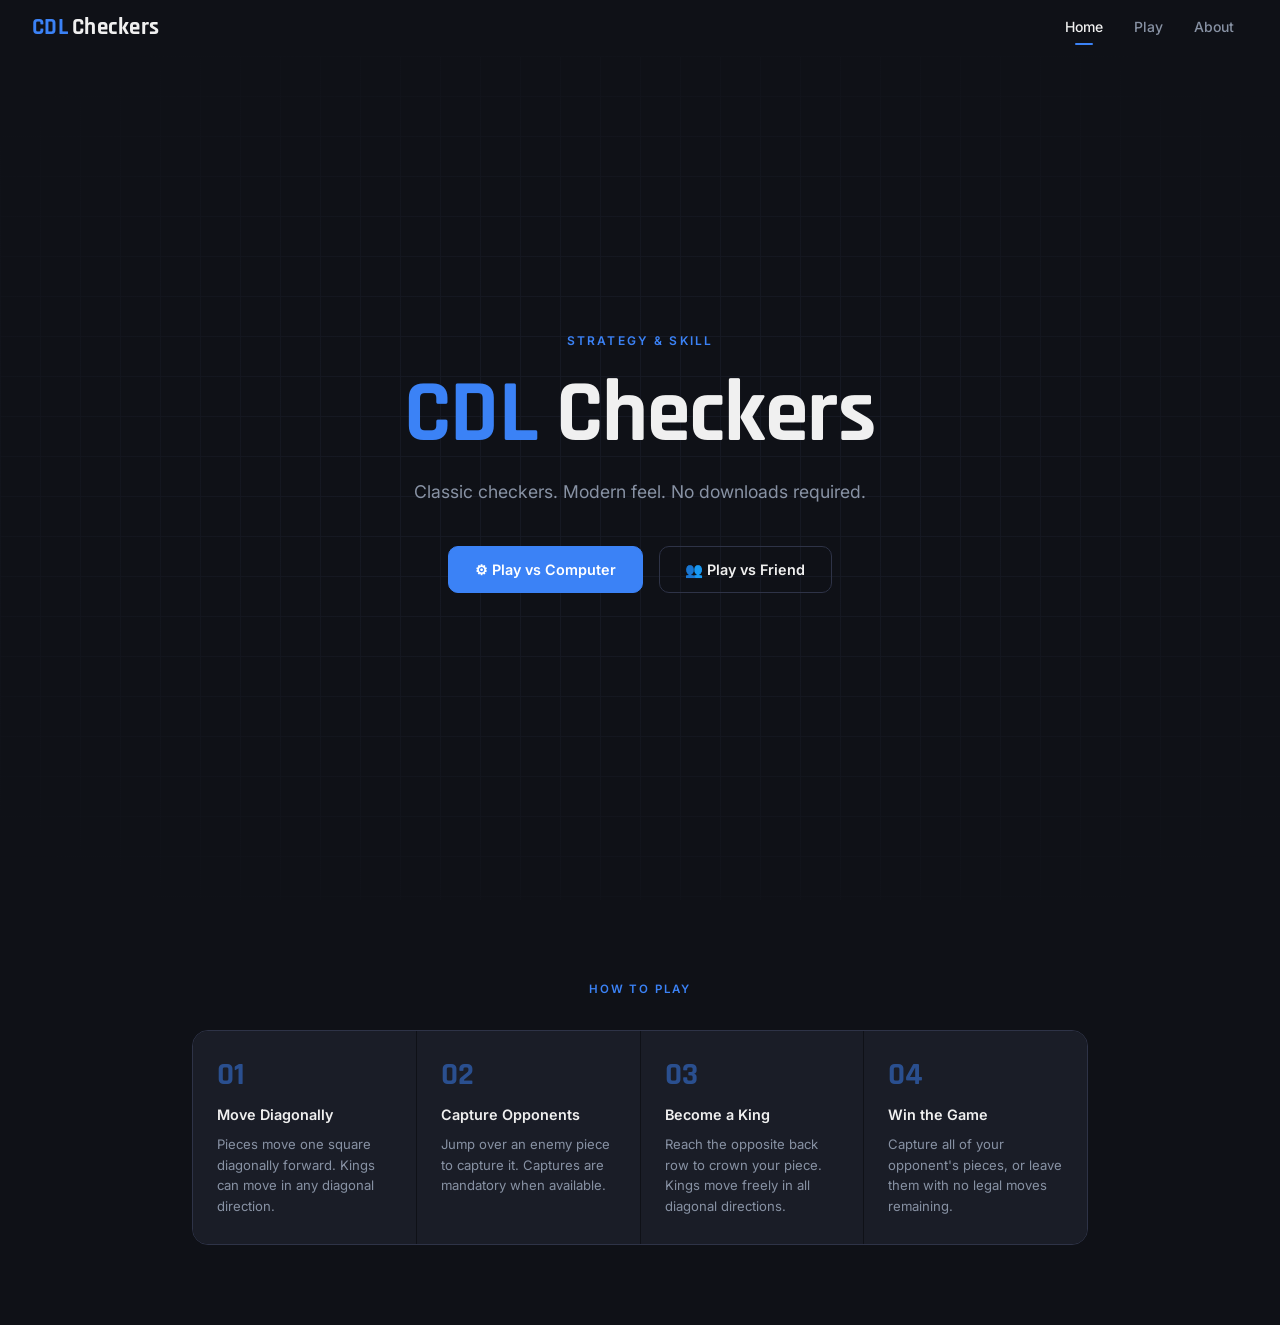
==== index.html @ a988eb6d "CHECKERS" ====
<!DOCTYPE html>
<html lang="en">

<head>
  <meta charset="UTF-8" />
  <meta name="viewport" content="width=device-width, initial-scale=1.0" />
  <title>CDL Checkers</title>
  <link rel="stylesheet" href="style.css" />
</head>

<body>

  <!-- ===== NAV ===== -->
  <nav class="nav" id="nav">
    <a href="index.html" class="nav-logo" aria-label="CDL Checkers home">
      <span class="cdl">CDL</span><span class="rest">Checkers</span>
    </a>
    <ul class="nav-links" role="list">
      <li><a href="index.html" class="active">Home</a></li>
      <li><a href="game.html">Play</a></li>
      <li><a href="about.html">About</a></li>
    </ul>
  </nav>

  <!-- ===== PAGE ===== -->
  <main class="page">

    <!-- Hero -->
    <section class="hero" aria-labelledby="hero-heading">
      <div class="hero-inner">
        <p class="hero-eyebrow">Strategy &amp; Skill</p>
        <h1 id="hero-heading">
          <span class="cdl">CDL</span><span class="rest"> Checkers</span>
        </h1>
        <p class="hero-tagline">Classic checkers. Modern feel. No downloads required.</p>
        <div class="hero-ctas">
          <a href="game.html?mode=ai" class="btn btn-primary">
            &#x2699; Play vs Computer
          </a>
          <a href="game.html?mode=pvp" class="btn btn-secondary">
            &#x1F465; Play vs Friend
          </a>
        </div>
      </div>
    </section>

    <!-- How to Play -->
    <section class="how-section" aria-labelledby="how-heading">
      <p class="section-label" id="how-heading">How to Play</p>
      <div class="how-grid">
        <div class="how-card">
          <div class="how-num">01</div>
          <h3>Move Diagonally</h3>
          <p>Pieces move one square diagonally forward. Kings can move in any diagonal direction.</p>
        </div>
        <div class="how-card">
          <div class="how-num">02</div>
          <h3>Capture Opponents</h3>
          <p>Jump over an enemy piece to capture it. Captures are mandatory when available.</p>
        </div>
        <div class="how-card">
          <div class="how-num">03</div>
          <h3>Become a King</h3>
          <p>Reach the opposite back row to crown your piece. Kings move freely in all diagonal directions.</p>
        </div>
        <div class="how-card">
          <div class="how-num">04</div>
          <h3>Win the Game</h3>
          <p>Capture all of your opponent's pieces, or leave them with no legal moves remaining.</p>
        </div>
      </div>
    </section>

  </main>

  <script src="game.js"></script>
</body>

</html>
---- style.css ----
@import url('https://fonts.googleapis.com/css2?family=Inter:wght@300;400;500;600;700&family=Rajdhani:wght@600;700&display=swap');

/* ============================================================
   CDL CHECKERS — GLOBAL STYLES
   ============================================================ */

:root {
  --bg:          #0F1117;
  --surface:     #1A1D27;
  --surface2:    #20243A;
  --board-dark:  #1B1F30;
  --board-light: #353C5A;
  --p1:          #E63946;
  --p2:          #F0F0F0;
  --king:        #F4C430;
  --accent:      #3B82F6;
  --accent-dim:  rgba(59,130,246,0.18);
  --text:        #F0F0F0;
  --muted:       #8892A4;
  --border:      #2E3347;
  --nav-h:       56px;
  --radius:      10px;
  --radius-lg:   16px;
}

*, *::before, *::after { box-sizing: border-box; margin: 0; padding: 0; }

html { scroll-behavior: smooth; }

body {
  background: var(--bg);
  color: var(--text);
  font-family: 'Inter', sans-serif;
  font-size: 16px;
  line-height: 1.6;
  min-height: 100vh;
  -webkit-font-smoothing: antialiased;
}

/* ============================================================
   NAV
   ============================================================ */

.nav {
  position: fixed;
  top: 0; left: 0; right: 0;
  height: var(--nav-h);
  display: flex;
  align-items: center;
  justify-content: space-between;
  padding: 0 2rem;
  z-index: 100;
  border-bottom: 1px solid transparent;
  transition: background 0.2s ease, backdrop-filter 0.2s ease, border-color 0.2s ease;
}

.nav.scrolled {
  background: rgba(15, 17, 23, 0.85);
  backdrop-filter: blur(14px);
  -webkit-backdrop-filter: blur(14px);
  border-bottom-color: var(--border);
}

.nav-logo {
  font-family: 'Rajdhani', sans-serif;
  font-size: 1.45rem;
  font-weight: 700;
  letter-spacing: 0.02em;
  text-decoration: none;
  display: flex;
  align-items: center;
  gap: 0;
  user-select: none;
}
.nav-logo .cdl  { color: var(--accent); }
.nav-logo .rest { color: var(--text); margin-left: 0.3ch; }

.nav-links {
  display: flex;
  align-items: center;
  gap: 0.25rem;
  list-style: none;
}

.nav-links a {
  display: inline-block;
  padding: 0.3rem 0.85rem;
  color: var(--muted);
  text-decoration: none;
  font-size: 0.875rem;
  font-weight: 500;
  border-radius: 6px;
  transition: color 0.15s, background 0.15s;
  position: relative;
}

.nav-links a:hover { color: var(--text); background: var(--surface); }

.nav-links a.active {
  color: var(--text);
}
.nav-links a.active::after {
  content: '';
  position: absolute;
  bottom: -2px; left: 50%;
  transform: translateX(-50%);
  width: 18px; height: 2px;
  background: var(--accent);
  border-radius: 2px;
}

/* ============================================================
   PAGE WRAPPER
   ============================================================ */

.page { padding-top: var(--nav-h); }

/* ============================================================
   HOME — HERO
   ============================================================ */

.hero {
  min-height: calc(100vh - var(--nav-h));
  display: flex;
  flex-direction: column;
  align-items: center;
  justify-content: center;
  text-align: center;
  padding: 4rem 2rem 6rem;
  position: relative;
  overflow: hidden;
}

/* subtle grid pattern */
.hero::before {
  content: '';
  position: absolute;
  inset: 0;
  background-image:
    linear-gradient(var(--border) 1px, transparent 1px),
    linear-gradient(90deg, var(--border) 1px, transparent 1px);
  background-size: 40px 40px;
  opacity: 0.25;
  pointer-events: none;
}

/* radial vignette over grid */
.hero::after {
  content: '';
  position: absolute;
  inset: 0;
  background: radial-gradient(ellipse 70% 60% at 50% 50%, transparent 30%, var(--bg) 100%);
  pointer-events: none;
}

.hero-inner {
  position: relative;
  z-index: 1;
  max-width: 640px;
}

.hero-eyebrow {
  font-size: 0.75rem;
  font-weight: 600;
  letter-spacing: 0.18em;
  text-transform: uppercase;
  color: var(--accent);
  margin-bottom: 1.25rem;
  opacity: 0;
  animation: fadeUp 0.6s 0.1s ease forwards;
}

.hero h1 {
  font-family: 'Rajdhani', sans-serif;
  font-size: clamp(3rem, 8vw, 5.5rem);
  font-weight: 700;
  line-height: 1;
  letter-spacing: -0.01em;
  margin-bottom: 1.25rem;
  opacity: 0;
  animation: fadeUp 0.6s 0.2s ease forwards;
}
.hero h1 .cdl  { color: var(--accent); }
.hero h1 .rest { color: var(--text); }

.hero-tagline {
  font-size: 1.1rem;
  color: var(--muted);
  margin-bottom: 2.5rem;
  opacity: 0;
  animation: fadeUp 0.6s 0.35s ease forwards;
}

.hero-ctas {
  display: flex;
  gap: 1rem;
  justify-content: center;
  flex-wrap: wrap;
  opacity: 0;
  animation: fadeUp 0.6s 0.5s ease forwards;
}

/* ============================================================
   BUTTONS
   ============================================================ */

.btn {
  display: inline-flex;
  align-items: center;
  gap: 0.5rem;
  padding: 0.7rem 1.6rem;
  border-radius: var(--radius);
  font-size: 0.9rem;
  font-weight: 600;
  font-family: 'Inter', sans-serif;
  cursor: pointer;
  text-decoration: none;
  border: 1.5px solid transparent;
  transition: transform 0.15s, background 0.15s, border-color 0.15s, box-shadow 0.15s;
  white-space: nowrap;
}
.btn:active { transform: scale(0.97); }

.btn-primary {
  background: var(--accent);
  color: #fff;
  border-color: var(--accent);
}
.btn-primary:hover {
  background: #2563eb;
  border-color: #2563eb;
  box-shadow: 0 0 0 3px rgba(59,130,246,0.2);
}

.btn-secondary {
  background: transparent;
  color: var(--text);
  border-color: var(--border);
}
.btn-secondary:hover {
  background: var(--surface);
  border-color: var(--muted);
}

.btn-ghost {
  background: transparent;
  color: var(--muted);
  border-color: transparent;
  padding: 0.5rem 1rem;
}
.btn-ghost:hover { color: var(--text); background: var(--surface); }

/* ============================================================
   HOW TO PLAY CARDS
   ============================================================ */

.how-section {
  padding: 5rem 2rem;
  max-width: 960px;
  margin: 0 auto;
}

.section-label {
  font-size: 0.72rem;
  font-weight: 600;
  letter-spacing: 0.16em;
  text-transform: uppercase;
  color: var(--accent);
  margin-bottom: 2rem;
  text-align: center;
}

.how-grid {
  display: grid;
  grid-template-columns: repeat(auto-fit, minmax(200px, 1fr));
  gap: 1px;
  border: 1px solid var(--border);
  border-radius: var(--radius-lg);
  overflow: hidden;
}

.how-card {
  background: var(--surface);
  padding: 1.75rem 1.5rem;
  opacity: 0;
  animation: fadeUp 0.5s ease forwards;
}
.how-card:nth-child(1) { animation-delay: 0.05s; }
.how-card:nth-child(2) { animation-delay: 0.12s; }
.how-card:nth-child(3) { animation-delay: 0.19s; }
.how-card:nth-child(4) { animation-delay: 0.26s; }

.how-num {
  font-family: 'Rajdhani', sans-serif;
  font-size: 2rem;
  font-weight: 700;
  color: var(--accent);
  opacity: 0.5;
  line-height: 1;
  margin-bottom: 0.75rem;
}

.how-card h3 {
  font-size: 0.9rem;
  font-weight: 600;
  margin-bottom: 0.5rem;
  color: var(--text);
}

.how-card p {
  font-size: 0.82rem;
  color: var(--muted);
  line-height: 1.55;
}

/* ============================================================
   GAME PAGE
   ============================================================ */

.game-page {
  min-height: calc(100vh - var(--nav-h));
  display: flex;
  flex-direction: column;
  align-items: center;
  justify-content: center;
  padding: 2rem 1rem;
}

.game-container {
  display: flex;
  flex-direction: column;
  align-items: center;
  gap: 1.25rem;
  width: 100%;
  max-width: 620px;
}

/* ---- Status bar ---- */
.status-bar {
  width: 100%;
  display: flex;
  align-items: center;
  justify-content: space-between;
  gap: 1rem;
  padding: 0.75rem 1.1rem;
  background: var(--surface);
  border: 1px solid var(--border);
  border-radius: var(--radius);
}

.status-turn {
  font-size: 0.9rem;
  font-weight: 500;
  color: var(--text);
  display: flex;
  align-items: center;
  gap: 0.5rem;
}

.turn-dot {
  width: 9px; height: 9px;
  border-radius: 50%;
  flex-shrink: 0;
  transition: background 0.3s;
}
.turn-dot.p1 { background: var(--p1); }
.turn-dot.p2 { background: var(--p2); }

.status-counts {
  display: flex;
  gap: 1.25rem;
  font-size: 0.82rem;
  color: var(--muted);
}
.count-badge {
  display: flex;
  align-items: center;
  gap: 0.4rem;
}
.count-pip {
  width: 10px; height: 10px;
  border-radius: 50%;
}
.count-pip.p1 { background: var(--p1); }
.count-pip.p2 { background: var(--p2); }

/* ---- Board ---- */
.board-wrap {
  position: relative;
  width: min(80vw, 560px);
  height: min(80vw, 560px);
  max-width: 560px;
  max-height: 560px;
  flex-shrink: 0;
  align-self: center;
}

#board {
  display: grid;
  grid-template-columns: repeat(8, 1fr);
  grid-template-rows: repeat(8, 1fr);
  grid-auto-rows: 1fr;
  width: 100%;
  height: 100%;
  border: 2px solid var(--border);
  border-radius: 6px;
  overflow: hidden;
  user-select: none;
}

.cell {
  position: relative;
  display: flex;
  align-items: center;
  justify-content: center;
  cursor: default;
  transition: background 0.15s ease;
  aspect-ratio: 1;
}
.cell.light { background: var(--board-light); }
.cell.dark  { background: var(--board-dark); }
.cell.dark  { cursor: pointer; }

.cell.selected { background: rgba(59,130,246,0.28) !important; }

.cell.valid-move { background: rgba(59,130,246,0.14) !important; }
.cell.valid-move::after {
  content: '';
  position: absolute;
  width: 28%;
  height: 28%;
  border-radius: 50%;
  background: rgba(59,130,246,0.55);
  pointer-events: none;
  animation: dotPop 0.15s ease forwards;
}

@keyframes dotPop {
  from { opacity: 0; transform: scale(0.5); }
  to   { opacity: 1; transform: scale(1); }
}

/* ---- Pieces ---- */
.piece {
  width: 72%;
  height: 72%;
  border-radius: 50%;
  display: flex;
  align-items: center;
  justify-content: center;
  font-size: 1.1em;
  position: relative;
  cursor: pointer;
  transition: transform 0.15s ease;
  animation: pieceFadeIn 0.35s ease both;
  flex-shrink: 0;
}

@keyframes pieceFadeIn {
  from { opacity: 0; transform: scale(0.5); }
  to   { opacity: 1; transform: scale(1); }
}

.piece.p1 {
  background: var(--p1);
  box-shadow: inset 0 -3px 0 rgba(0,0,0,0.25), inset 0 3px 0 rgba(255,255,255,0.12), 0 2px 6px rgba(0,0,0,0.4);
}
.piece.p2 {
  background: var(--p2);
  box-shadow: inset 0 -3px 0 rgba(0,0,0,0.18), inset 0 3px 0 rgba(255,255,255,0.3), 0 2px 6px rgba(0,0,0,0.4);
}

.piece:hover { transform: scale(1.06); }
.piece.selected-piece { transform: scale(1.1); }

.king-crown {
  color: var(--king);
  font-size: 0.85em;
  line-height: 1;
  pointer-events: none;
  animation: crownPop 0.3s ease;
}
@keyframes crownPop {
  0%   { transform: scale(0.5); opacity: 0; }
  60%  { transform: scale(1.25); }
  100% { transform: scale(1);   opacity: 1; }
}

.piece.removing {
  animation: pieceRemove 0.25s ease forwards;
}
@keyframes pieceRemove {
  to { opacity: 0; transform: scale(0.45); }
}

/* ---- New game button row ---- */
.game-actions {
  width: 100%;
  display: flex;
  align-items: center;
  justify-content: space-between;
  gap: 1rem;
}

.mode-label {
  font-size: 0.8rem;
  color: var(--muted);
}
.mode-label span {
  color: var(--text);
  font-weight: 500;
}

/* ---- Win overlay ---- */
.win-overlay {
  position: fixed;
  inset: 0;
  background: rgba(0,0,0,0.7);
  backdrop-filter: blur(6px);
  display: flex;
  align-items: center;
  justify-content: center;
  z-index: 200;
  opacity: 0;
  pointer-events: none;
  transition: opacity 0.35s ease;
}
.win-overlay.visible {
  opacity: 1;
  pointer-events: all;
}

.win-card {
  background: var(--surface);
  border: 1px solid var(--border);
  border-radius: var(--radius-lg);
  padding: 2.5rem 3rem;
  text-align: center;
  max-width: 340px;
  transform: translateY(20px);
  transition: transform 0.35s ease;
}
.win-overlay.visible .win-card { transform: translateY(0); }

.win-title {
  font-family: 'Rajdhani', sans-serif;
  font-size: 2.2rem;
  font-weight: 700;
  margin-bottom: 0.5rem;
  line-height: 1.1;
}
.win-title.p1 { color: var(--p1); }
.win-title.p2 { color: #c8c8c8; }

.win-sub {
  color: var(--muted);
  font-size: 0.9rem;
  margin-bottom: 2rem;
}

/* ---- AI thinking indicator ---- */
.thinking {
  display: inline-flex;
  gap: 4px;
  align-items: center;
}
.thinking span {
  width: 5px; height: 5px;
  border-radius: 50%;
  background: var(--accent);
  animation: blink 1.1s infinite;
}
.thinking span:nth-child(2) { animation-delay: 0.18s; }
.thinking span:nth-child(3) { animation-delay: 0.36s; }
@keyframes blink {
  0%, 80%, 100% { opacity: 0.2; }
  40%           { opacity: 1; }
}

/* ============================================================
   ABOUT PAGE
   ============================================================ */

.about-page {
  min-height: calc(100vh - var(--nav-h));
  display: flex;
  align-items: flex-start;
  justify-content: center;
  padding: 5rem 2rem;
}

.about-inner {
  max-width: 640px;
  width: 100%;
}

.about-inner h1 {
  font-family: 'Rajdhani', sans-serif;
  font-size: 2.5rem;
  font-weight: 700;
  margin-bottom: 1.5rem;
  line-height: 1.1;
}

.about-inner h2 {
  font-size: 1rem;
  font-weight: 600;
  color: var(--text);
  margin: 2rem 0 0.6rem;
}

.about-inner p {
  font-size: 0.95rem;
  color: var(--muted);
  line-height: 1.7;
  margin-bottom: 0.5rem;
}

.about-divider {
  width: 40px;
  height: 2px;
  background: var(--accent);
  border-radius: 2px;
  margin: 2rem 0;
}

.about-badge {
  display: inline-flex;
  align-items: center;
  gap: 0.5rem;
  padding: 0.35rem 0.9rem;
  border: 1px solid var(--border);
  border-radius: 99px;
  font-size: 0.78rem;
  color: var(--muted);
  margin-top: 2.5rem;
}
.about-badge::before {
  content: '';
  width: 6px; height: 6px;
  border-radius: 50%;
  background: #22c55e;
}

/* ============================================================
   KEYFRAMES / UTILS
   ============================================================ */

@keyframes fadeUp {
  from { opacity: 0; transform: translateY(16px); }
  to   { opacity: 1; transform: translateY(0); }
}

.fade-in { animation: fadeUp 0.5s ease forwards; }

/* ============================================================
   RESPONSIVE
   ============================================================ */

@media (max-width: 600px) {
  .nav { padding: 0 1rem; }
  .hero { padding: 3rem 1.25rem 4rem; }
  .how-grid { grid-template-columns: 1fr 1fr; }
  .status-counts { display: none; }
  .game-actions { flex-direction: column; align-items: flex-start; }
  .win-card { padding: 2rem 1.75rem; }
}
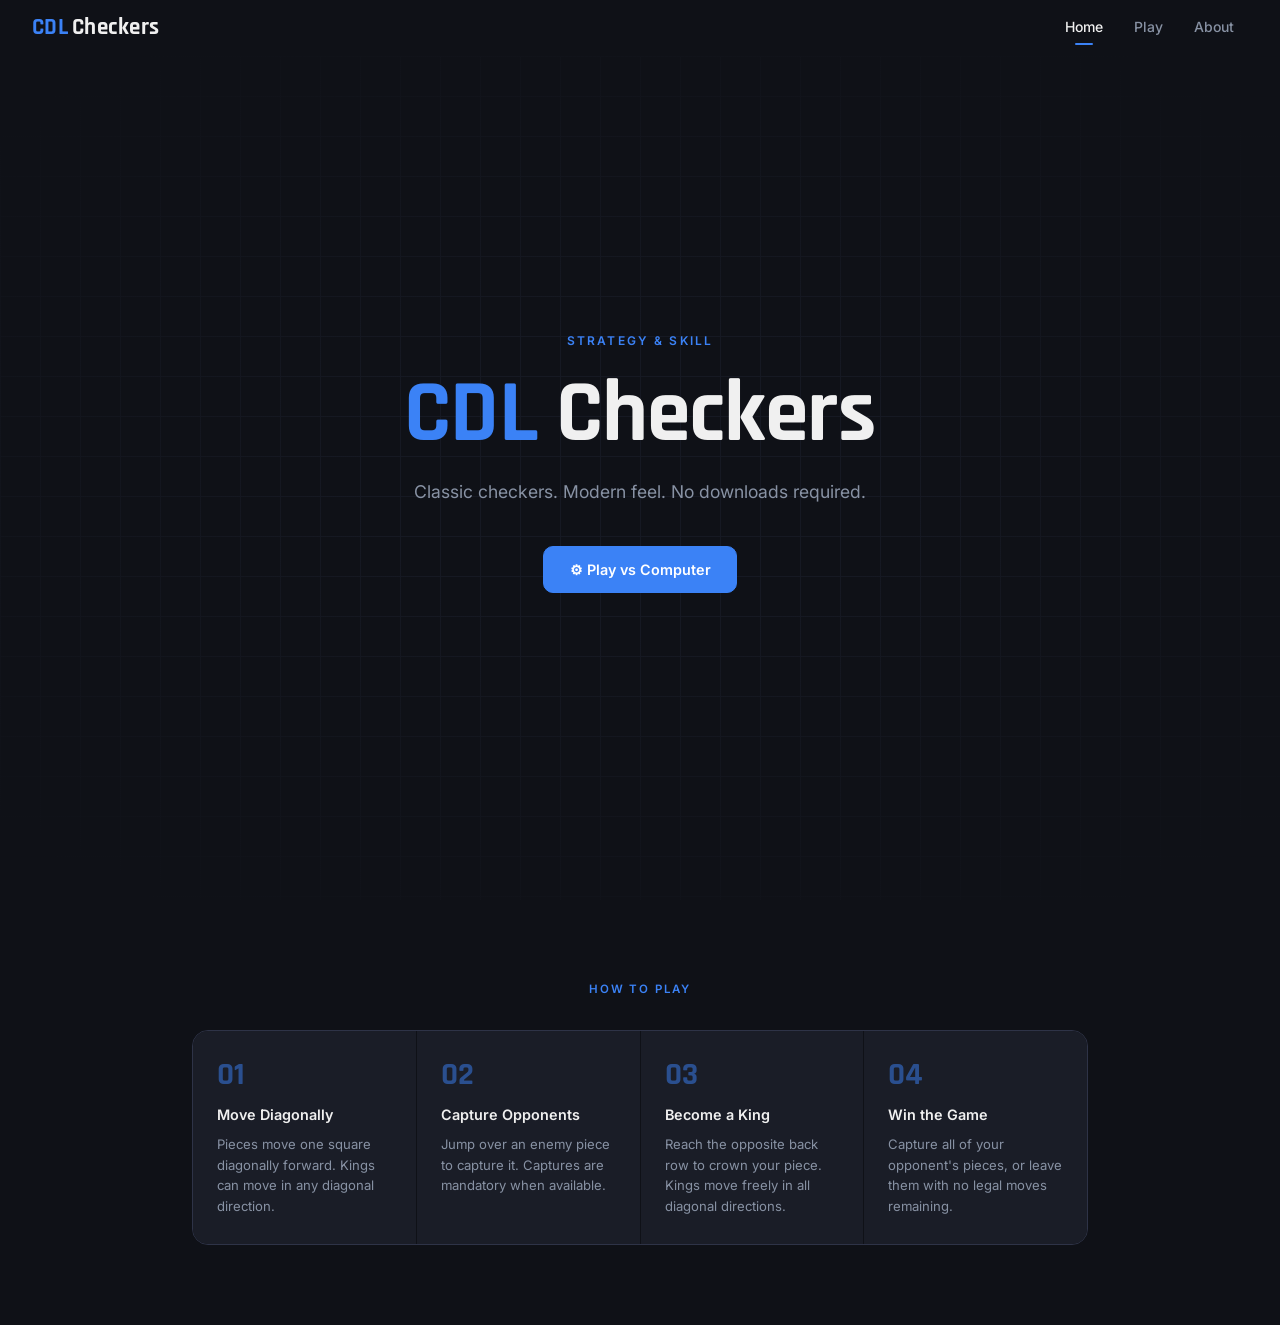
==== commit bcba86eb: "remove the PvP :<" ====
--- a/index.html
+++ b/index.html
@@ -34,11 +34,8 @@
         </h1>
         <p class="hero-tagline">Classic checkers. Modern feel. No downloads required.</p>
         <div class="hero-ctas">
-          <a href="game.html?mode=ai" class="btn btn-primary">
+          <a href="game.html" class="btn btn-primary">
             &#x2699; Play vs Computer
-          </a>
-          <a href="game.html?mode=pvp" class="btn btn-secondary">
-            &#x1F465; Play vs Friend
           </a>
         </div>
       </div>
@@ -76,4 +73,4 @@
   <script src="game.js"></script>
 </body>
 
-</html>+</html>
--- a/style.css
+++ b/style.css
@@ -452,8 +452,12 @@
   position: relative;
   cursor: pointer;
   transition: transform 0.15s ease;
-  animation: pieceFadeIn 0.35s ease both;
   flex-shrink: 0;
+  /* No global animation here — only newly inserted pieces animate via .piece-new */
+}
+
+.piece-new {
+  animation: pieceFadeIn 0.3s ease both;
 }
 
 @keyframes pieceFadeIn {
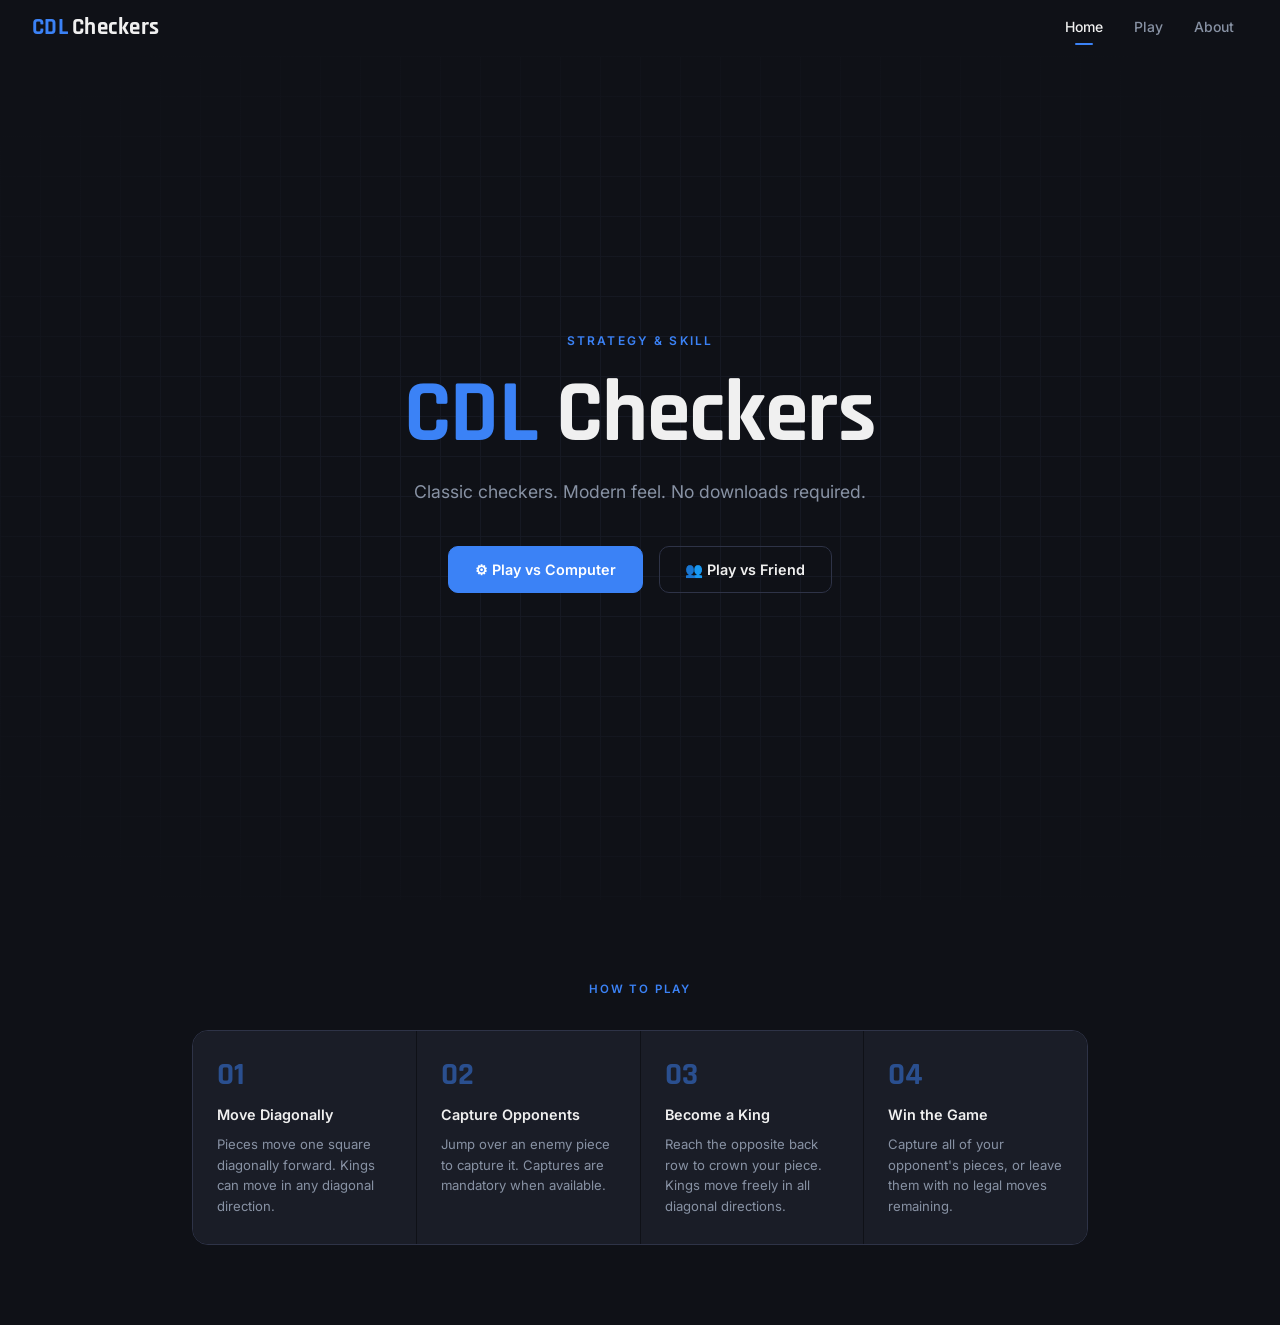
==== commit c3e5259d: "fix pvp" ====
--- a/index.html
+++ b/index.html
@@ -34,8 +34,11 @@
         </h1>
         <p class="hero-tagline">Classic checkers. Modern feel. No downloads required.</p>
         <div class="hero-ctas">
-          <a href="game.html" class="btn btn-primary">
+          <a href="game.html?mode=ai" class="btn btn-primary">
             &#x2699; Play vs Computer
+          </a>
+          <a href="game.html?mode=pvp" class="btn btn-secondary">
+            &#x1F465; Play vs Friend
           </a>
         </div>
       </div>
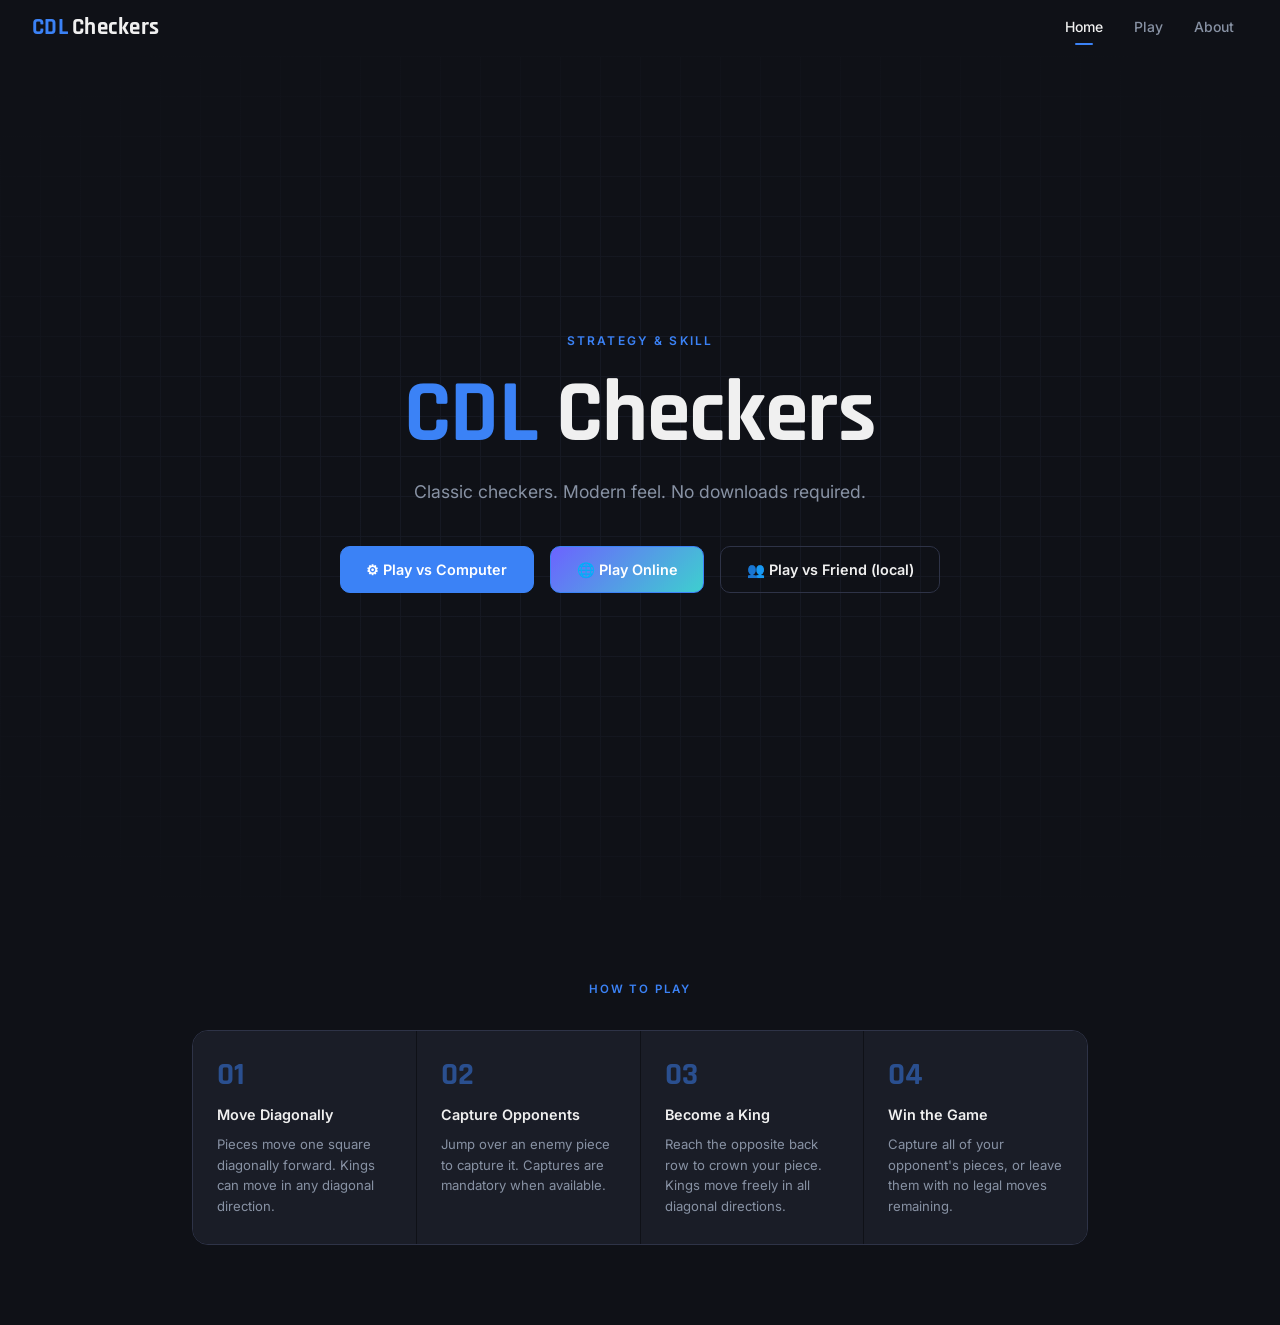
==== commit 497702ae: "inline multiplayer" ====
--- a/index.html
+++ b/index.html
@@ -37,8 +37,11 @@
           <a href="game.html?mode=ai" class="btn btn-primary">
             &#x2699; Play vs Computer
           </a>
+          <a href="game.html?mode=online" class="btn btn-primary" style="background:linear-gradient(135deg,#6c63ff,#3ecfcf)">
+            🌐 Play Online
+          </a>
           <a href="game.html?mode=pvp" class="btn btn-secondary">
-            &#x1F465; Play vs Friend
+            &#x1F465; Play vs Friend (local)
           </a>
         </div>
       </div>
